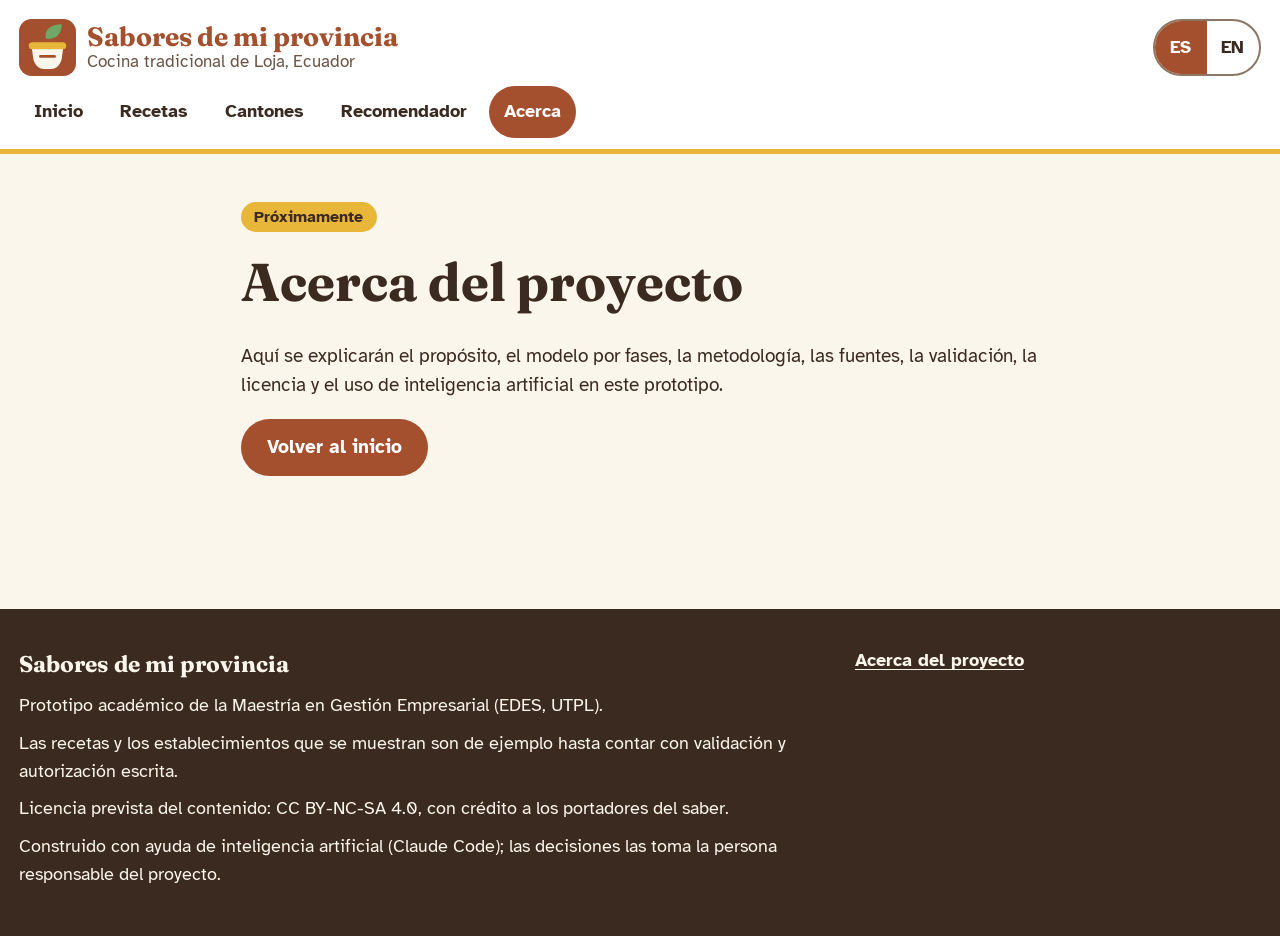
==== acerca.html @ e12f7990 "Etapa 1: primer diseño (portada, catálogo por cantón, idioma, accesibilidad)" ====
<!doctype html>
<html lang="es">
<head>
  <meta charset="utf-8">
  <meta name="viewport" content="width=device-width, initial-scale=1">
  <title>Acerca del proyecto (próximamente) · Sabores de mi provincia</title>
  <meta name="description" content="Propósito, modelo por fases, metodología, fuentes, validación, licencia y uso de inteligencia artificial del prototipo.">
  <meta name="color-scheme" content="light dark">
  <link rel="icon" href="assets/img/icono.svg" type="image/svg+xml">
  <link rel="preconnect" href="https://fonts.googleapis.com">
  <link rel="preconnect" href="https://fonts.gstatic.com" crossorigin>
  <link rel="stylesheet" href="https://fonts.googleapis.com/css2?family=Atkinson+Hyperlegible:ital,wght@0,400;0,700;1,400&family=Fraunces:opsz,wght@9..144,600;9..144,700&display=swap">
  <link rel="stylesheet" href="assets/css/styles.css">
  <script type="module" src="assets/js/app.js"></script>
</head>
<body data-pagina="acerca">
  <a class="saltar" href="#contenido" data-i18n="salto">Saltar al contenido</a>

  <header class="cabecera">
    <div class="contenedor cabecera__fila">
      <a class="marca" href="index.html">
        <img class="marca__logo" src="assets/img/icono.svg" alt="" width="48" height="48">
        <span class="marca__texto">
          <span class="marca__nombre">Sabores de mi provincia</span>
          <span class="marca__sub" data-i18n="marca.sub">Cocina tradicional de Loja, Ecuador</span>
        </span>
      </a>
      <div class="idioma" role="group" aria-label="Idioma" data-i18n-attr="aria-label:idioma.etiqueta">
        <button type="button" class="idioma__boton" data-lang="es" lang="es" aria-pressed="true" aria-label="Español">ES</button>
        <button type="button" class="idioma__boton" data-lang="en" lang="en" aria-pressed="false" aria-label="English">EN</button>
      </div>
    </div>
    <nav class="contenedor nav" aria-label="Principal" data-i18n-attr="aria-label:nav.etiqueta">
      <ul>
        <li><a href="index.html" data-i18n="nav.inicio">Inicio</a></li>
        <li><a href="recetas.html" data-i18n="nav.recetas">Recetas</a></li>
        <li><a href="recetas.html#cantones" data-i18n="nav.cantones">Cantones</a></li>
        <li><a href="recomendador.html" data-i18n="nav.recomendador">Recomendador</a></li>
        <li><a href="acerca.html" aria-current="page" data-i18n="nav.acerca">Acerca</a></li>
      </ul>
    </nav>
  </header>

  <main id="contenido" tabindex="-1">
    <div class="contenedor prox">
      <p class="insignia insignia--proximamente" data-i18n="insignia.proximamente">Próximamente</p>
      <h1 data-i18n="prox.acerca.h1">Acerca del proyecto</h1>
      <p data-i18n="prox.acerca.texto">Aquí se explicarán el propósito, el modelo por fases, la metodología, las fuentes, la validación, la licencia y el uso de inteligencia artificial en este prototipo.</p>
      <p><a class="boton boton--primario" href="index.html" data-i18n="prox.volver">Volver al inicio</a></p>
    </div>
  </main>

  <footer class="pie">
    <div class="contenedor pie__grid">
      <div>
        <p class="pie__marca">Sabores de mi provincia</p>
        <p data-i18n="pie.proyecto">Prototipo académico de la Maestría en Gestión Empresarial (EDES, UTPL).</p>
        <p data-i18n="pie.ejemplo">Las recetas y los establecimientos que se muestran son de ejemplo hasta contar con validación y autorización escrita.</p>
        <p data-i18n="pie.licencia">Licencia prevista del contenido: CC BY-NC-SA 4.0, con crédito a los portadores del saber.</p>
        <p data-i18n="pie.ia">Construido con ayuda de inteligencia artificial (Claude Code); las decisiones las toma la persona responsable del proyecto.</p>
      </div>
      <p><a href="acerca.html" data-i18n="pie.acerca">Acerca del proyecto</a></p>
    </div>
  </footer>

  <div id="anuncios" class="solo-lectores" role="status" aria-live="polite"></div>
</body>
</html>
---- assets/css/styles.css ----
/* ==========================================================================
   Sabores de mi provincia — hoja de estilos
   Diseño pensado primero para teléfono (360 px) y luego ampliado.
   Colores: barro del tiesto, hoja de achira, maíz, café y quesillo.
   Los contrastes se comprueban con herramientas/contraste.py
   ========================================================================== */

/* ---------- 1. Tokens de diseño ---------- */
:root {
  --color-fondo: #FBF6EC;          /* crema quesillo */
  --color-superficie: #FFFFFF;     /* tarjetas */
  --color-texto: #3B2A20;          /* café tostado */
  --color-texto-suave: #6B5444;
  --color-primario: #A4502E;       /* terracota */
  --color-sobre-primario: #FFFFFF;
  --color-secundario: #3F6B3A;     /* verde achira */
  --color-acento: #E8B638;         /* maíz: solo decoración y fondos con texto oscuro */
  --color-sobre-acento: #3B2A20;

  --color-aviso-fondo: #FFF0C2;
  --color-aviso-texto: #4A3000;
  --color-aviso-borde: #8A5A00;
  --color-revision-fondo: #F0E3D2;
  --color-revision-texto: #4D3320;

  --color-borde: #8C7664;          /* bordes de controles (≥ 3:1) */
  --color-borde-suave: #E4D8C4;    /* solo decorativo */
  --color-foco: #0B4F9C;
  --color-foco-pie: #FFD166;

  --color-hero-fondo: #A4502E;
  --color-hero-texto: #FFFFFF;
  --color-pie-fondo: #3B2A20;
  --color-pie-texto: #FBF6EC;

  /* Fondos y trazos de las ilustraciones provisionales (decorativas) */
  --ilu-a-fondo: #F3DFA0; --ilu-a-trazo: #7A3A1F;   /* maíz */
  --ilu-b-fondo: #DCE8D2; --ilu-b-trazo: #2F5230;   /* achira */
  --ilu-c-fondo: #F0D3C4; --ilu-c-trazo: #7A3A1F;   /* barro */

  --fuente-titulos: "Fraunces", Georgia, "Times New Roman", serif;
  --fuente-texto: "Atkinson Hyperlegible", system-ui, -apple-system, "Segoe UI", Roboto, "Helvetica Neue", Arial, sans-serif;

  --radio: 16px;
  --sombra: 0 1px 2px rgba(59, 42, 32, .12), 0 6px 16px rgba(59, 42, 32, .08);
  --ancho: 70rem;
}

@media (prefers-color-scheme: dark) {
  :root {
    --color-fondo: #1E1712;
    --color-superficie: #2A2018;
    --color-texto: #F4EADB;
    --color-texto-suave: #CDBCA8;
    --color-primario: #E59A78;
    --color-sobre-primario: #1E1712;
    --color-secundario: #A6D19C;
    --color-sobre-acento: #3B2A20;

    --color-aviso-fondo: #3A2D10;
    --color-aviso-texto: #FFE3A0;
    --color-aviso-borde: #E8B638;
    --color-revision-fondo: #3A2C21;
    --color-revision-texto: #F0DCC6;

    --color-borde: #9C8672;
    --color-borde-suave: #3D3025;
    --color-foco: #FFD166;

    --color-hero-fondo: #7A3A1F;
    --color-hero-texto: #FFF8EE;
    --color-pie-fondo: #120D0A;
    --color-pie-texto: #F4EADB;

    --ilu-a-fondo: #4A3A1C; --ilu-a-trazo: #F2C88A;
    --ilu-b-fondo: #2A3D2A; --ilu-b-trazo: #BFE0B4;
    --ilu-c-fondo: #4A2C20; --ilu-c-trazo: #F2B49A;

    --sombra: 0 1px 2px rgba(0, 0, 0, .5), 0 6px 16px rgba(0, 0, 0, .3);
  }
}

/* ---------- 2. Base ---------- */
*, *::before, *::after { box-sizing: border-box; }

html {
  font-size: 112.5%;               /* 18 px base; crece con la configuración del navegador */
  -webkit-text-size-adjust: 100%;
}

body {
  margin: 0;
  min-height: 100vh;
  display: flex;
  flex-direction: column;
  background: var(--color-fondo);
  color: var(--color-texto);
  font-family: var(--fuente-texto);
  line-height: 1.55;
}

main { flex: 1 0 auto; }
main:focus { outline: none; }

h1, h2, h3 {
  font-family: var(--fuente-titulos);
  font-weight: 700;
  line-height: 1.2;
  margin: 0 0 .5em;
  color: var(--color-texto);
}
h1 { font-size: clamp(1.8rem, 1.2rem + 3vw, 2.8rem); }
h2 { font-size: clamp(1.4rem, 1.15rem + 1.2vw, 1.9rem); color: var(--color-primario); }
h3 { font-size: 1.2rem; }
h2:focus { outline: none; }

p { margin: 0 0 1em; }
a { color: var(--color-primario); text-underline-offset: .18em; }
a:hover { text-decoration-thickness: 3px; }
img, svg { max-width: 100%; }
ul { margin: 0; padding: 0; list-style: none; }

.contenedor {
  width: min(100% - 2rem, var(--ancho));
  margin-inline: auto;
}

.solo-lectores {
  position: absolute; width: 1px; height: 1px; overflow: hidden;
  clip: rect(0 0 0 0); clip-path: inset(50%); white-space: nowrap;
}

/* Foco visible en todos los elementos interactivos (WCAG 2.4.7 y 2.4.11) */
:focus-visible {
  outline: 3px solid var(--color-foco);
  outline-offset: 3px;
  border-radius: 4px;
}

.saltar {
  position: absolute; left: .5rem; top: -4rem; z-index: 10;
  background: var(--color-superficie); color: var(--color-texto);
  padding: .75rem 1rem; border: 2px solid var(--color-texto); border-radius: 8px;
  font-weight: 700;
}
.saltar:focus { top: .5rem; }

/* ---------- 3. Cabecera y navegación ---------- */
.cabecera {
  background: var(--color-superficie);
  border-bottom: 5px solid var(--color-acento);
}
.cabecera__fila {
  display: flex; align-items: center; justify-content: space-between;
  gap: .75rem; padding-block: .75rem .25rem;
}

.marca {
  display: flex; align-items: center; gap: .6rem;
  color: var(--color-texto); text-decoration: none; min-width: 0;
}
.marca:hover .marca__nombre { text-decoration: underline; text-decoration-thickness: 2px; }
.marca__logo { width: 2.6rem; height: 2.6rem; flex: none; }
.marca__texto { display: flex; flex-direction: column; min-width: 0; }
.marca__nombre {
  font-family: var(--fuente-titulos); font-weight: 700;
  font-size: 1.2rem; line-height: 1.15; color: var(--color-primario);
}
.marca__sub { font-size: .875rem; line-height: 1.25; color: var(--color-texto-suave); }

.idioma {
  display: flex; flex: none;
  border: 2px solid var(--color-borde); border-radius: 999px; overflow: hidden;
}
.idioma__boton {
  min-width: 2.75rem; min-height: 2.75rem; padding: 0 .5rem;
  font: inherit; font-weight: 700; font-size: .95rem;
  background: transparent; color: var(--color-texto);
  border: 0; cursor: pointer;
}
.idioma__boton:hover { background: var(--color-revision-fondo); }
.idioma__boton[aria-pressed="true"] {
  background: var(--color-primario); color: var(--color-sobre-primario);
}
.idioma__boton:focus-visible { outline-offset: -4px; border-radius: 999px; }

.nav ul {
  display: flex; flex-wrap: wrap; gap: .25rem .35rem; padding-block: .25rem .6rem;
}
.nav a {
  display: inline-flex; align-items: center; min-height: 2.75rem;
  padding: .25rem .8rem; border-radius: 999px;
  color: var(--color-texto); text-decoration: none; font-weight: 700; font-size: .95rem;
}
.nav a:hover { background: var(--color-revision-fondo); text-decoration: underline; }
.nav a[aria-current="page"] {
  background: var(--color-primario); color: var(--color-sobre-primario);
}

/* ---------- 4. Botones, insignias, avisos ---------- */
.boton {
  display: inline-flex; align-items: center; justify-content: center; gap: .5rem;
  min-height: 3rem; padding: .6rem 1.25rem; border-radius: 999px;
  font: inherit; font-weight: 700; text-decoration: none; text-align: center;
  border: 2px solid transparent; cursor: pointer;
}
.boton--maiz { background: var(--color-acento); color: var(--color-sobre-acento); }
.boton--maiz:hover { background: #F2C85A; }
.boton--contorno { border-color: currentColor; color: var(--color-hero-texto); background: transparent; }
.boton--contorno:hover { background: rgba(255, 255, 255, .14); }
.boton--primario { background: var(--color-primario); color: var(--color-sobre-primario); }
.boton--primario:hover { text-decoration: underline; }
.hero :focus-visible { outline-color: #FFFFFF; }

.insignias { display: flex; flex-wrap: wrap; gap: .4rem; }
.insignia {
  display: inline-block; padding: .15rem .65rem; border-radius: 999px;
  font-family: var(--fuente-texto); font-size: .85rem; font-weight: 700; line-height: 1.4;
  border: 1.5px solid transparent;
}
.insignia--revision { background: var(--color-revision-fondo); color: var(--color-revision-texto); border-color: var(--color-borde); }
.insignia--ejemplo { background: var(--color-aviso-fondo); color: var(--color-aviso-texto); border-color: var(--color-aviso-borde); }
.insignia--imagen { background: transparent; color: var(--color-texto-suave); border: 1.5px dashed var(--color-borde); }
.insignia--validada { background: var(--color-secundario); color: var(--color-fondo); }
.insignia--proximamente { background: var(--color-acento); color: var(--color-sobre-acento); }

.aviso {
  margin-block: 1.25rem;
  padding: .85rem 1rem; border-radius: 12px;
  background: var(--color-aviso-fondo); color: var(--color-aviso-texto);
  border: 2px solid var(--color-aviso-borde);
}
.aviso p { margin: 0; }

/* ---------- 5. Portada ---------- */
.hero {
  position: relative; overflow: hidden;
  background: var(--color-hero-fondo); color: var(--color-hero-texto);
  padding-top: 2rem;
}
.hero__fila { position: relative; z-index: 1; display: grid; gap: 1rem; padding-bottom: 3.5rem; }
.hero h1 { color: var(--color-hero-texto); max-width: 22ch; }
.hero__lead { font-size: 1.1rem; max-width: 38rem; }
.hero__acciones { display: flex; flex-wrap: wrap; gap: .75rem; margin-top: 1.25rem; }
.hero__arte { display: none; }
.hero__ola { position: absolute; left: 0; bottom: -1px; width: 100%; height: 2.2rem; display: block; }
.hero__ola path { fill: var(--color-fondo); }

.seccion { padding-block: 2rem 1rem; }
.seccion__intro { max-width: 40rem; color: var(--color-texto-suave); }

.chips { display: grid; grid-template-columns: repeat(2, 1fr); gap: .6rem; }
.chip {
  display: flex; flex-direction: column; justify-content: center; gap: .1rem;
  min-height: 3.25rem; padding: .45rem .9rem;
  background: var(--color-superficie); color: var(--color-secundario);
  border: 2px solid var(--color-borde); border-radius: 12px;
  text-decoration: none; font-weight: 700; line-height: 1.2;
}
.chip__n { font-size: .85rem; font-weight: 400; color: var(--color-texto-suave); }
.chip:hover { border-color: var(--color-secundario); text-decoration: underline; }

.banda {
  display: grid; gap: .5rem; padding: 1.25rem; border-radius: var(--radio);
  background: var(--color-superficie); border: 1px solid var(--color-borde-suave); box-shadow: var(--sombra);
}
.banda h2 { margin: 0; display: flex; flex-wrap: wrap; align-items: center; gap: .5rem .75rem; }
.banda p { margin: 0; max-width: 40rem; }
.banda .boton { justify-self: start; margin-top: .5rem; }

/* ---------- 6. Tarjetas de receta ---------- */
.rejilla { display: grid; grid-template-columns: 1fr; gap: 1rem; }
.tarjeta {
  display: flex; flex-direction: column; overflow: hidden;
  background: var(--color-superficie); border: 1px solid var(--color-borde-suave);
  border-radius: var(--radio); box-shadow: var(--sombra);
}
.tarjeta__imagen { aspect-ratio: 2 / 1; background: var(--ilu-a-fondo); }
.tarjeta__imagen svg { display: block; width: 100%; height: 100%; }
.tarjeta__cuerpo { display: flex; flex-direction: column; gap: .35rem; padding: .9rem 1rem 1.1rem; flex: 1; }
.tarjeta__canton { margin: 0; font-weight: 700; font-size: .95rem; color: var(--color-secundario); }
.tarjeta__titulo { margin: 0; font-size: 1.3rem; color: var(--color-texto); }
.tarjeta__tipo { margin: 0; color: var(--color-texto-suave); font-size: .95rem; }
.tarjeta .insignias { margin-top: auto; padding-top: .5rem; }

.ilu { color: var(--ilu-trazo); }
.ilu--a { --ilu-fondo: var(--ilu-a-fondo); --ilu-trazo: var(--ilu-a-trazo); }
.ilu--b { --ilu-fondo: var(--ilu-b-fondo); --ilu-trazo: var(--ilu-b-trazo); }
.ilu--c { --ilu-fondo: var(--ilu-c-fondo); --ilu-trazo: var(--ilu-c-trazo); }
.ilu__fondo { fill: var(--ilu-fondo); }
.ilu__relleno { fill: var(--ilu-trazo); opacity: .16; }
.ilu__linea { fill: none; stroke: var(--ilu-trazo); stroke-width: 5; stroke-linecap: round; stroke-linejoin: round; }
.ilu__masa { fill: var(--ilu-trazo); fill-opacity: .2; stroke: var(--ilu-trazo); stroke-width: 5; stroke-linejoin: round; }

/* ---------- 7. Catálogo ---------- */
.encabezado-pagina { padding-block: 2rem 0; }
.encabezado-pagina p { max-width: 40rem; }
.conteo { font-weight: 700; color: var(--color-texto-suave); }
.indice { margin-block: 1.5rem; }
.indice h2 { font-size: 1.15rem; }
.canton {
  padding-block: 1.25rem 1.75rem; scroll-margin-top: 1rem;
  border-top: 3px solid var(--color-acento);
}
/* Los cantones con una sola receta se reparten en columnas; los que tienen varias ocupan todo el ancho */
.catalogo { display: grid; grid-template-columns: 1fr; column-gap: 1.5rem; }
.canton:not(.canton--varias) .rejilla { grid-template-columns: 1fr; }
.canton__cab { display: flex; flex-direction: column; gap: .15rem; margin-bottom: 1rem; }
.canton__cab h2 { margin: 0; }
.canton__cab p { margin: 0; color: var(--color-texto-suave); font-size: .95rem; }
.estado { min-height: 1.5rem; font-weight: 700; }
.estado--error { padding: 1rem; border: 2px solid var(--color-aviso-borde); border-radius: 12px; background: var(--color-aviso-fondo); color: var(--color-aviso-texto); }

/* ---------- 8. Páginas «próximamente» ---------- */
.prox { padding-block: 2.5rem 3rem; max-width: 42rem; }
.prox .insignia { margin-bottom: 1rem; }

/* ---------- 9. Pie de página ---------- */
.pie {
  margin-top: 3rem; padding-block: 2rem;
  background: var(--color-pie-fondo); color: var(--color-pie-texto); font-size: .95rem;
}
.pie__grid { display: grid; gap: 1.25rem; }
.pie p { margin: 0 0 .5rem; max-width: 46rem; }
.pie a { color: var(--color-pie-texto); font-weight: 700; }
.pie :focus-visible { outline-color: var(--color-foco-pie); }
.pie__marca { font-family: var(--fuente-titulos); font-size: 1.2rem; font-weight: 700; }

/* ---------- 10. Pantallas medianas y grandes ---------- */
@media (min-width: 40rem) {
  .chips { grid-template-columns: repeat(3, 1fr); }
  .rejilla { grid-template-columns: repeat(2, 1fr); }
  .catalogo { grid-template-columns: repeat(2, 1fr); }
  .canton--varias { grid-column: 1 / -1; }
  .marca__nombre { font-size: 1.4rem; }
  .marca__logo { width: 3rem; height: 3rem; }
}

@media (min-width: 56rem) {
  html { font-size: 118.75%; }
  .chips { grid-template-columns: repeat(4, 1fr); }
  .rejilla { grid-template-columns: repeat(3, 1fr); gap: 1.25rem; }
  .cabecera__fila { padding-block: 1rem .25rem; }
  .rejilla--destacadas { grid-template-columns: repeat(4, 1fr); }
  .catalogo { grid-template-columns: repeat(3, 1fr); }
  .hero { padding-top: 3rem; }
  .hero__fila { grid-template-columns: 1.3fr 1fr; align-items: center; padding-bottom: 5rem; }
  .hero__arte { display: block; }
  .hero__arte svg { width: 100%; max-width: 24rem; margin-inline: auto; display: block; }
  .hero__ola { height: 3.2rem; }
  .banda { grid-template-columns: 1fr auto; align-items: center; column-gap: 2rem; }
  .banda .boton { margin-top: 0; grid-row: 1 / span 2; grid-column: 2; }
  .pie__grid { grid-template-columns: 2fr 1fr; align-items: start; }
}

/* ---------- 11. Preferencias de accesibilidad ---------- */
@media (prefers-reduced-motion: reduce) {
  *, *::before, *::after { transition: none !important; animation: none !important; }
}

@media (forced-colors: active) {
  .tarjeta, .chip, .aviso, .insignia { border: 2px solid CanvasText; }
}
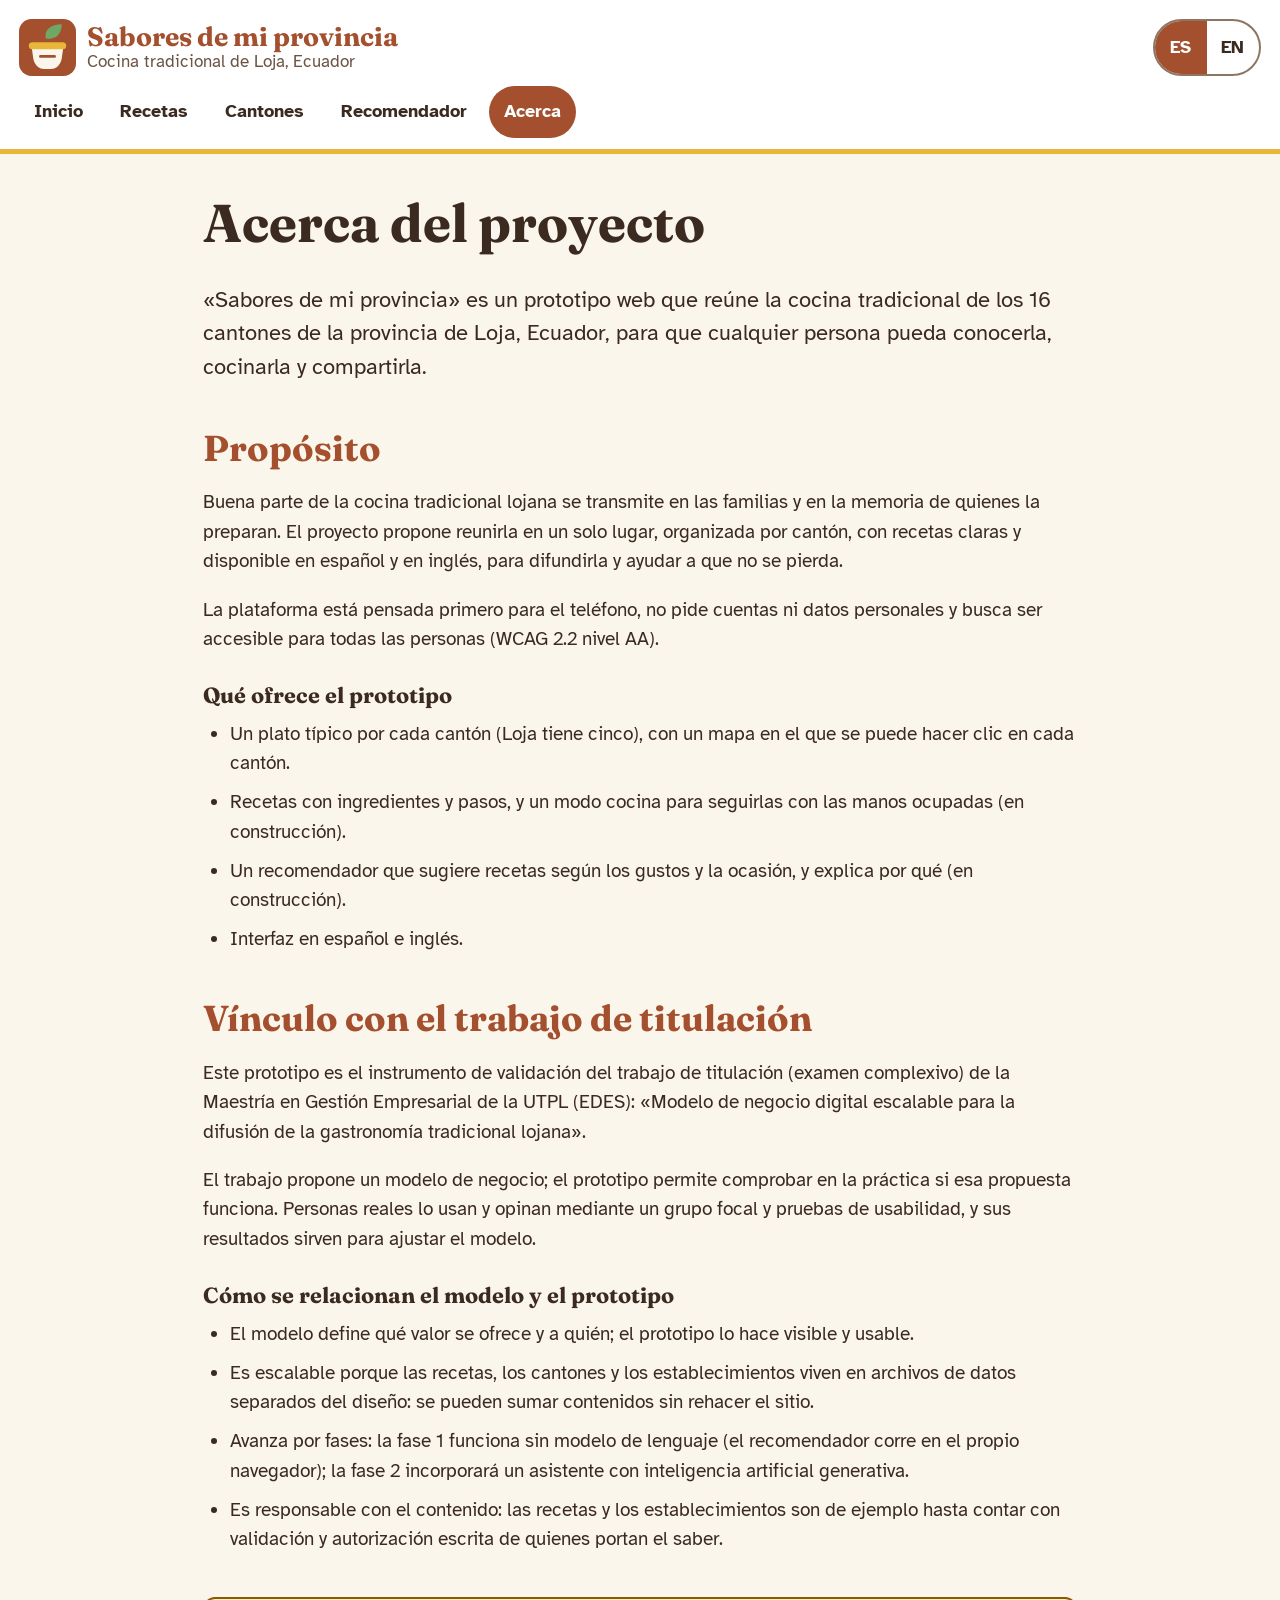
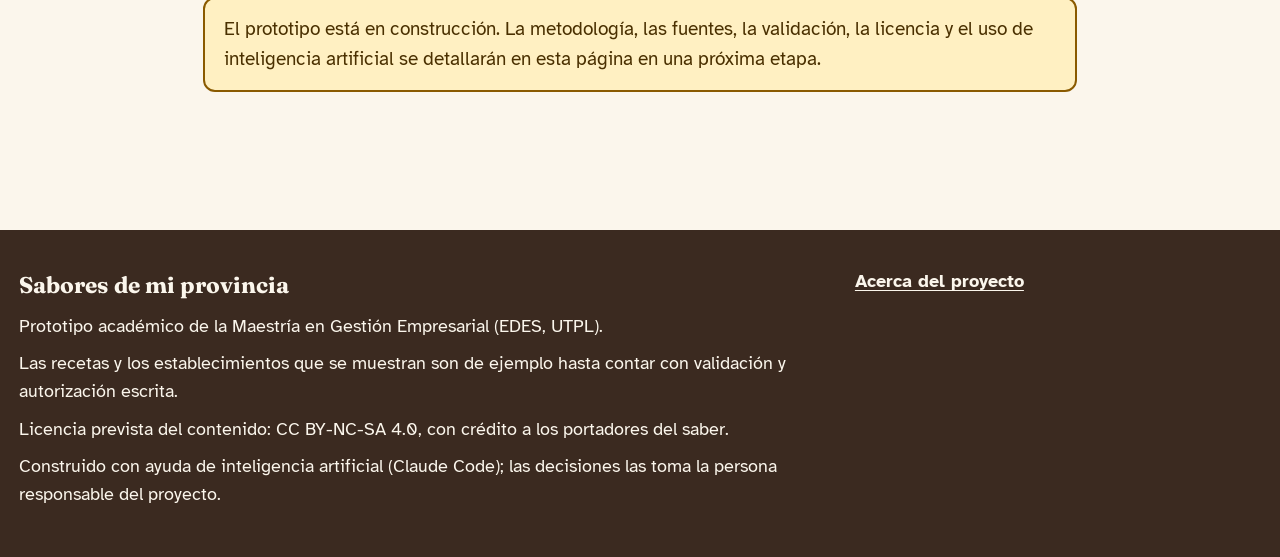
==== commit 019b336f: "Acerca del proyecto: explica el propósito y el vínculo con el trabajo de titulación Co-Authored-By: " ====
--- a/acerca.html
+++ b/acerca.html
@@ -3,8 +3,8 @@
 <head>
   <meta charset="utf-8">
   <meta name="viewport" content="width=device-width, initial-scale=1">
-  <title>Acerca del proyecto (próximamente) · Sabores de mi provincia</title>
-  <meta name="description" content="Propósito, modelo por fases, metodología, fuentes, validación, licencia y uso de inteligencia artificial del prototipo.">
+  <title>Acerca del proyecto · Sabores de mi provincia</title>
+  <meta name="description" content="Propósito del prototipo y su vínculo con el trabajo de titulación de la Maestría en Gestión Empresarial (EDES, UTPL).">
   <meta name="color-scheme" content="light dark">
   <link rel="icon" href="assets/img/icono.svg" type="image/svg+xml">
   <link rel="preconnect" href="https://fonts.googleapis.com">
@@ -42,11 +42,34 @@
   </header>
 
   <main id="contenido" tabindex="-1">
-    <div class="contenedor prox">
-      <p class="insignia insignia--proximamente" data-i18n="insignia.proximamente">Próximamente</p>
-      <h1 data-i18n="prox.acerca.h1">Acerca del proyecto</h1>
-      <p data-i18n="prox.acerca.texto">Aquí se explicarán el propósito, el modelo por fases, la metodología, las fuentes, la validación, la licencia y el uso de inteligencia artificial en este prototipo.</p>
-      <p><a class="boton boton--primario" href="index.html" data-i18n="prox.volver">Volver al inicio</a></p>
+    <div class="contenedor acerca">
+      <h1 data-i18n="acerca.h1">Acerca del proyecto</h1>
+      <p class="acerca__lead" data-i18n="acerca.lead">«Sabores de mi provincia» es un prototipo web que reúne la cocina tradicional de los 16 cantones de la provincia de Loja, Ecuador, para que cualquier persona pueda conocerla, cocinarla y compartirla.</p>
+      <section aria-labelledby="ac-prop">
+      <h2 id="ac-prop" data-i18n="acerca.proposito.h2">Propósito</h2>
+      <p data-i18n="acerca.proposito.p1">Buena parte de la cocina tradicional lojana se transmite en las familias y en la memoria de quienes la preparan. El proyecto propone reunirla en un solo lugar, organizada por cantón, con recetas claras y disponible en español y en inglés, para difundirla y ayudar a que no se pierda.</p>
+      <p data-i18n="acerca.proposito.p2">La plataforma está pensada primero para el teléfono, no pide cuentas ni datos personales y busca ser accesible para todas las personas (WCAG 2.2 nivel AA).</p>
+      <h3 data-i18n="acerca.ofrece.h3">Qué ofrece el prototipo</h3>
+      <ul class="acerca__lista">
+        <li data-i18n="acerca.ofrece.1">Un plato típico por cada cantón (Loja tiene cinco), con un mapa en el que se puede hacer clic en cada cantón.</li>
+        <li data-i18n="acerca.ofrece.2">Recetas con ingredientes y pasos, y un modo cocina para seguirlas con las manos ocupadas (en construcción).</li>
+        <li data-i18n="acerca.ofrece.3">Un recomendador que sugiere recetas según los gustos y la ocasión, y explica por qué (en construcción).</li>
+        <li data-i18n="acerca.ofrece.4">Interfaz en español e inglés.</li>
+      </ul>
+      </section>
+      <section aria-labelledby="ac-tit">
+      <h2 id="ac-tit" data-i18n="acerca.titulacion.h2">Vínculo con el trabajo de titulación</h2>
+      <p data-i18n="acerca.titulacion.p1">Este prototipo es el instrumento de validación del trabajo de titulación (examen complexivo) de la Maestría en Gestión Empresarial de la UTPL (EDES): «Modelo de negocio digital escalable para la difusión de la gastronomía tradicional lojana».</p>
+      <p data-i18n="acerca.titulacion.p2">El trabajo propone un modelo de negocio; el prototipo permite comprobar en la práctica si esa propuesta funciona. Personas reales lo usan y opinan mediante un grupo focal y pruebas de usabilidad, y sus resultados sirven para ajustar el modelo.</p>
+      <h3 data-i18n="acerca.titulacion.h3">Cómo se relacionan el modelo y el prototipo</h3>
+      <ul class="acerca__lista">
+        <li data-i18n="acerca.titulacion.1">El modelo define qué valor se ofrece y a quién; el prototipo lo hace visible y usable.</li>
+        <li data-i18n="acerca.titulacion.2">Es escalable porque las recetas, los cantones y los establecimientos viven en archivos de datos separados del diseño: se pueden sumar contenidos sin rehacer el sitio.</li>
+        <li data-i18n="acerca.titulacion.3">Avanza por fases: la fase 1 funciona sin modelo de lenguaje (el recomendador corre en el propio navegador); la fase 2 incorporará un asistente con inteligencia artificial generativa.</li>
+        <li data-i18n="acerca.titulacion.4">Es responsable con el contenido: las recetas y los establecimientos son de ejemplo hasta contar con validación y autorización escrita de quienes portan el saber.</li>
+      </ul>
+      </section>
+      <p class="aviso acerca__nota" data-i18n="acerca.nota">El prototipo está en construcción. La metodología, las fuentes, la validación, la licencia y el uso de inteligencia artificial se detallarán en esta página en una próxima etapa.</p>
     </div>
   </main>
 
--- a/assets/css/styles.css
+++ b/assets/css/styles.css
@@ -37,6 +37,7 @@
   --ilu-a-fondo: #F3DFA0; --ilu-a-trazo: #7A3A1F;   /* maíz */
   --ilu-b-fondo: #DCE8D2; --ilu-b-trazo: #2F5230;   /* achira */
   --ilu-c-fondo: #F0D3C4; --ilu-c-trazo: #7A3A1F;   /* barro */
+  --mapa-d-fondo: #E8D8C0;                          /* arena (cuarto color del mapa) */
 
   --fuente-titulos: "Fraunces", Georgia, "Times New Roman", serif;
   --fuente-texto: "Atkinson Hyperlegible", system-ui, -apple-system, "Segoe UI", Roboto, "Helvetica Neue", Arial, sans-serif;
@@ -75,6 +76,7 @@
     --ilu-a-fondo: #4A3A1C; --ilu-a-trazo: #F2C88A;
     --ilu-b-fondo: #2A3D2A; --ilu-b-trazo: #BFE0B4;
     --ilu-c-fondo: #4A2C20; --ilu-c-trazo: #F2B49A;
+    --mapa-d-fondo: #3F3426;
 
     --sombra: 0 1px 2px rgba(0, 0, 0, .5), 0 6px 16px rgba(0, 0, 0, .3);
   }
@@ -268,6 +270,28 @@
 .banda p { margin: 0; max-width: 40rem; }
 .banda .boton { justify-self: start; margin-top: .5rem; }
 
+/* ---------- 5b. Mapa de cantones ---------- */
+.mapa-cantones { display: grid; gap: 1.5rem; }
+.mapa {
+  padding: .75rem; background: var(--color-superficie);
+  border: 1px solid var(--color-borde-suave); border-radius: var(--radio); box-shadow: var(--sombra);
+}
+.mapa:empty { display: none; }
+.mapa__svg { display: block; width: 100%; height: auto; max-height: 38rem; }
+.mapa__canton { cursor: pointer; outline: none; }
+.mapa__canton path { stroke: var(--color-superficie); stroke-width: 3; stroke-linejoin: round; }
+.mapa__canton--0 path { fill: var(--ilu-a-fondo); }
+.mapa__canton--1 path { fill: var(--ilu-b-fondo); }
+.mapa__canton--2 path { fill: var(--ilu-c-fondo); }
+.mapa__canton--3 path { fill: var(--mapa-d-fondo); }
+.mapa__etiquetas text {
+  fill: var(--color-texto); font-family: var(--fuente-texto); font-weight: 700; pointer-events: none;
+}
+.mapa__resalte { fill: none; stroke: var(--color-primario); stroke-width: 6; stroke-linejoin: round; pointer-events: none; }
+.mapa__resalte--foco { stroke: var(--color-foco); stroke-width: 8; }
+.mapa__info { margin: .5rem 0 0; min-height: 1.6em; font-weight: 700; color: var(--color-texto); }
+.mapa__nota { margin: .25rem 0 0; font-size: .85rem; color: var(--color-texto-suave); }
+
 /* ---------- 6. Tarjetas de receta ---------- */
 .rejilla { display: grid; grid-template-columns: 1fr; gap: 1rem; }
 .tarjeta {
@@ -277,6 +301,7 @@
 }
 .tarjeta__imagen { aspect-ratio: 2 / 1; background: var(--ilu-a-fondo); }
 .tarjeta__imagen svg { display: block; width: 100%; height: 100%; }
+.tarjeta__imagen img { display: block; width: 100%; height: auto; aspect-ratio: 2 / 1; object-fit: cover; }
 .tarjeta__cuerpo { display: flex; flex-direction: column; gap: .35rem; padding: .9rem 1rem 1.1rem; flex: 1; }
 .tarjeta__canton { margin: 0; font-weight: 700; font-size: .95rem; color: var(--color-secundario); }
 .tarjeta__titulo { margin: 0; font-size: 1.3rem; color: var(--color-texto); }
@@ -339,6 +364,8 @@
 @media (min-width: 56rem) {
   html { font-size: 118.75%; }
   .chips { grid-template-columns: repeat(4, 1fr); }
+  .mapa-cantones { grid-template-columns: minmax(20rem, 32rem) 1fr; align-items: start; }
+  .mapa-cantones .chips { grid-template-columns: repeat(2, 1fr); }
   .rejilla { grid-template-columns: repeat(3, 1fr); gap: 1.25rem; }
   .cabecera__fila { padding-block: 1rem .25rem; }
   .rejilla--destacadas { grid-template-columns: repeat(4, 1fr); }
@@ -361,3 +388,11 @@
 @media (forced-colors: active) {
   .tarjeta, .chip, .aviso, .insignia { border: 2px solid CanvasText; }
 }
+
+/* ---------- Página «Acerca del proyecto» ---------- */
+.acerca { padding-block: 2rem 3rem; max-width: 46rem; }
+.acerca h2 { margin-top: 2.25rem; }
+.acerca h3 { margin-top: 1.5rem; font-size: 1.15rem; }
+.acerca__lead { font-size: 1.15rem; }
+.acerca__lista { list-style: disc; padding-left: 1.4rem; display: grid; gap: .5rem; margin-top: .5rem; }
+.acerca__nota { margin-top: 2.25rem; }
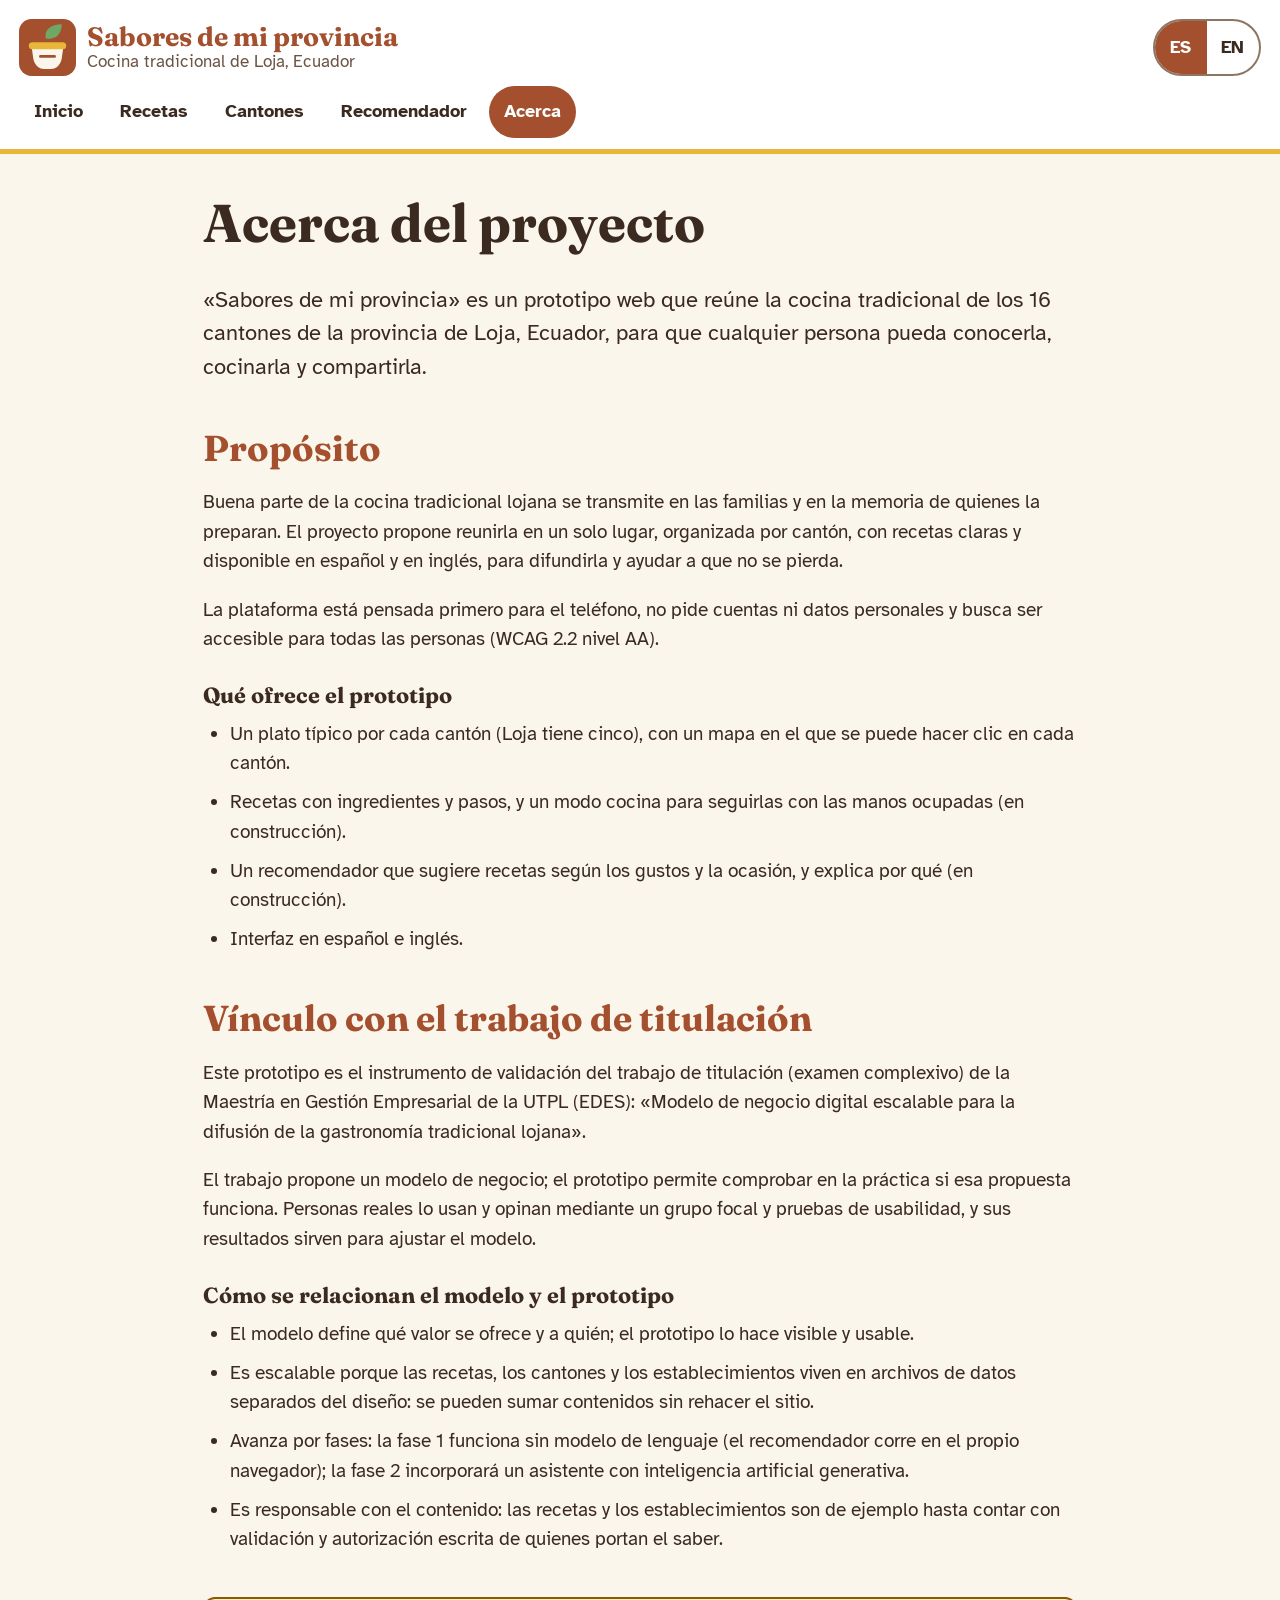
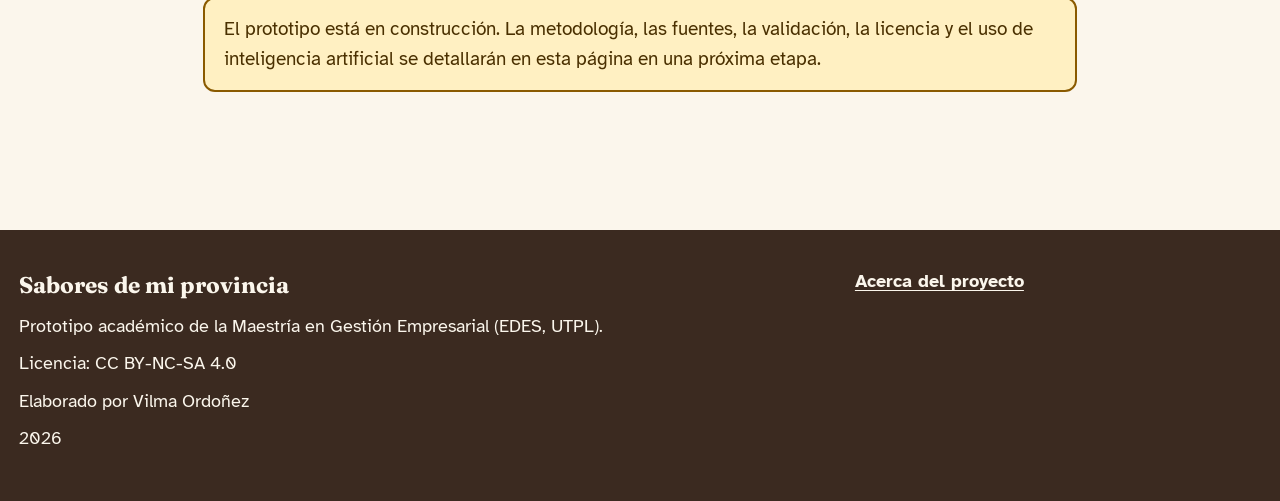
==== commit 538654c4: "Pie de página con el texto indicado por la autora Co-Authored-By: Claude Sonnet 5.5 <noreply@anthrop" ====
--- a/acerca.html
+++ b/acerca.html
@@ -78,9 +78,9 @@
       <div>
         <p class="pie__marca">Sabores de mi provincia</p>
         <p data-i18n="pie.proyecto">Prototipo académico de la Maestría en Gestión Empresarial (EDES, UTPL).</p>
-        <p data-i18n="pie.ejemplo">Las recetas y los establecimientos que se muestran son de ejemplo hasta contar con validación y autorización escrita.</p>
-        <p data-i18n="pie.licencia">Licencia prevista del contenido: CC BY-NC-SA 4.0, con crédito a los portadores del saber.</p>
-        <p data-i18n="pie.ia">Construido con ayuda de inteligencia artificial (Claude Code); las decisiones las toma la persona responsable del proyecto.</p>
+        <p data-i18n="pie.licencia">Licencia: CC BY-NC-SA 4.0</p>
+        <p data-i18n="pie.autora">Elaborado por Vilma Ordoñez</p>
+        <p>2026</p>
       </div>
       <p><a href="acerca.html" data-i18n="pie.acerca">Acerca del proyecto</a></p>
     </div>
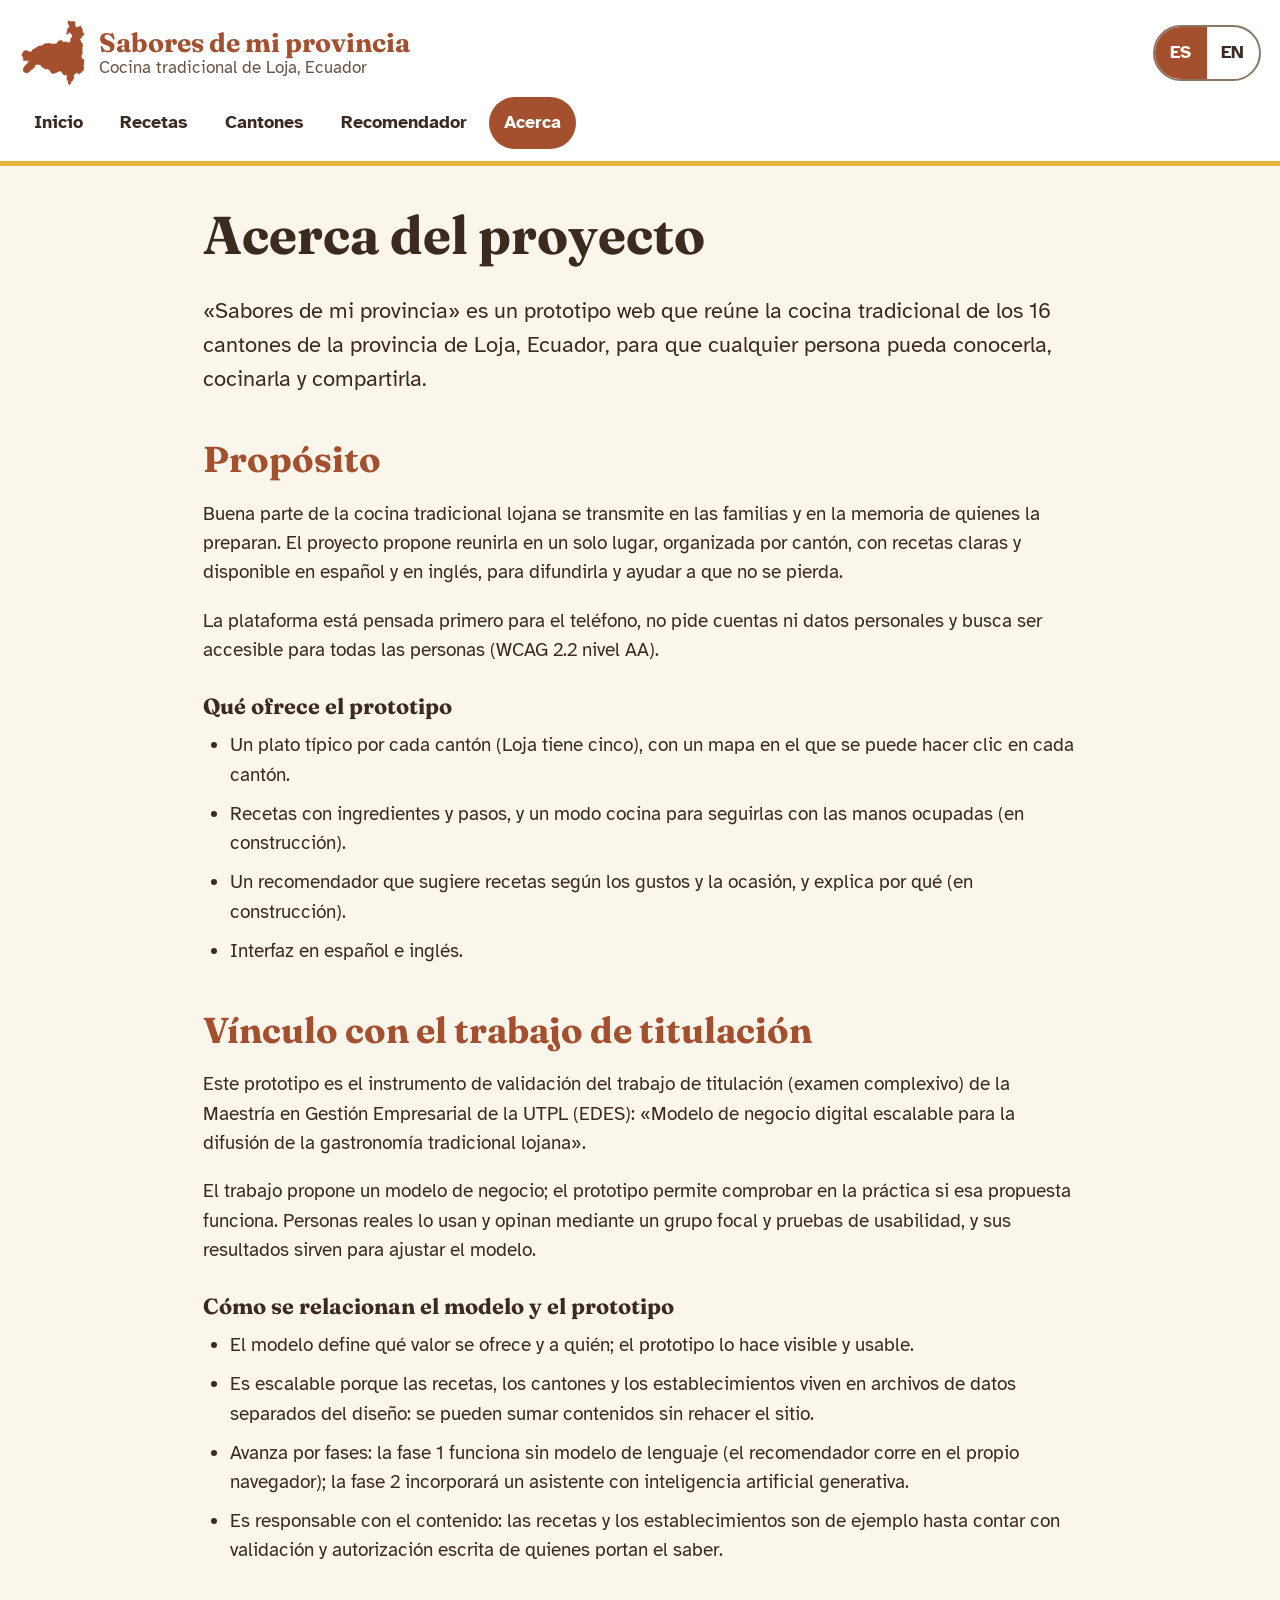
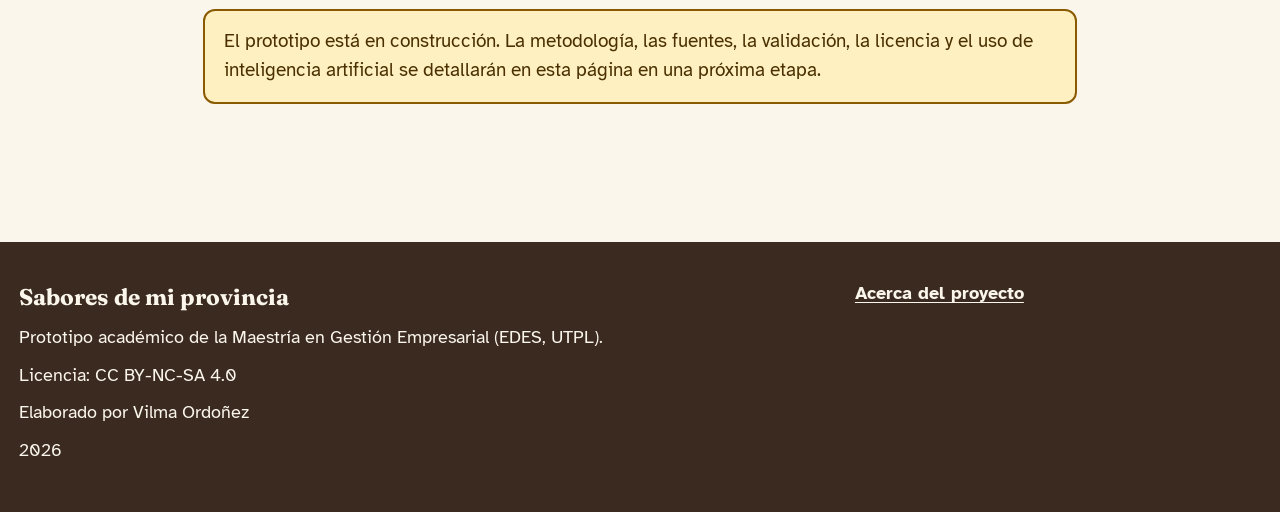
==== commit ab1bb2d6: "Encabezado: silueta de la provincia de Loja junto al título Co-Authored-By: Claude Sonnet 5.5 <norep" ====
--- a/acerca.html
+++ b/acerca.html
@@ -19,7 +19,7 @@
   <header class="cabecera">
     <div class="contenedor cabecera__fila">
       <a class="marca" href="index.html">
-        <img class="marca__logo" src="assets/img/icono.svg" alt="" width="48" height="48">
+        <img class="marca__logo" src="assets/img/silueta-loja.svg" alt="" width="49" height="50">
         <span class="marca__texto">
           <span class="marca__nombre">Sabores de mi provincia</span>
           <span class="marca__sub" data-i18n="marca.sub">Cocina tradicional de Loja, Ecuador</span>
--- a/assets/css/styles.css
+++ b/assets/css/styles.css
@@ -162,7 +162,7 @@
   color: var(--color-texto); text-decoration: none; min-width: 0;
 }
 .marca:hover .marca__nombre { text-decoration: underline; text-decoration-thickness: 2px; }
-.marca__logo { width: 2.6rem; height: 2.6rem; flex: none; }
+.marca__logo { width: 2.8rem; height: 2.8rem; flex: none; object-fit: contain; }
 .marca__texto { display: flex; flex-direction: column; min-width: 0; }
 .marca__nombre {
   font-family: var(--fuente-titulos); font-weight: 700;
@@ -358,7 +358,7 @@
   .catalogo { grid-template-columns: repeat(2, 1fr); }
   .canton--varias { grid-column: 1 / -1; }
   .marca__nombre { font-size: 1.4rem; }
-  .marca__logo { width: 3rem; height: 3rem; }
+  .marca__logo { width: 3.6rem; height: 3.6rem; }
 }
 
 @media (min-width: 56rem) {
